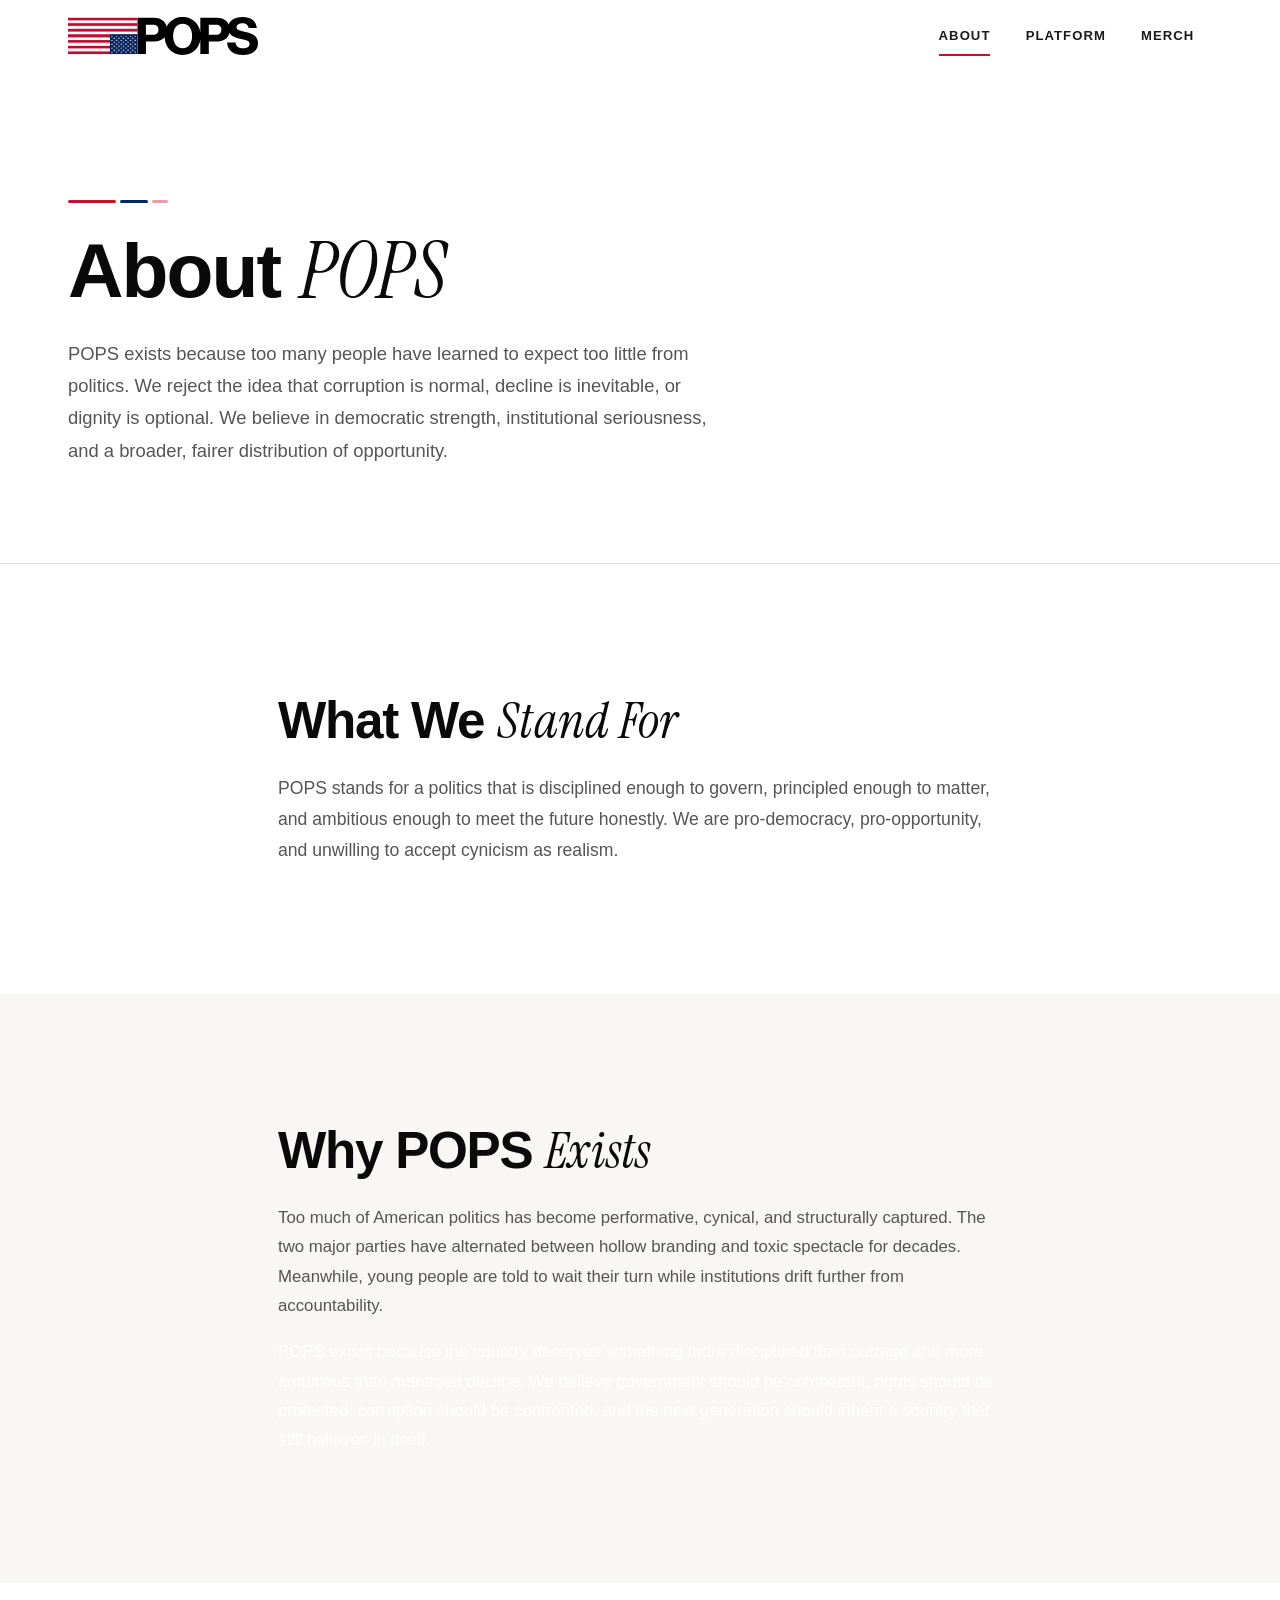
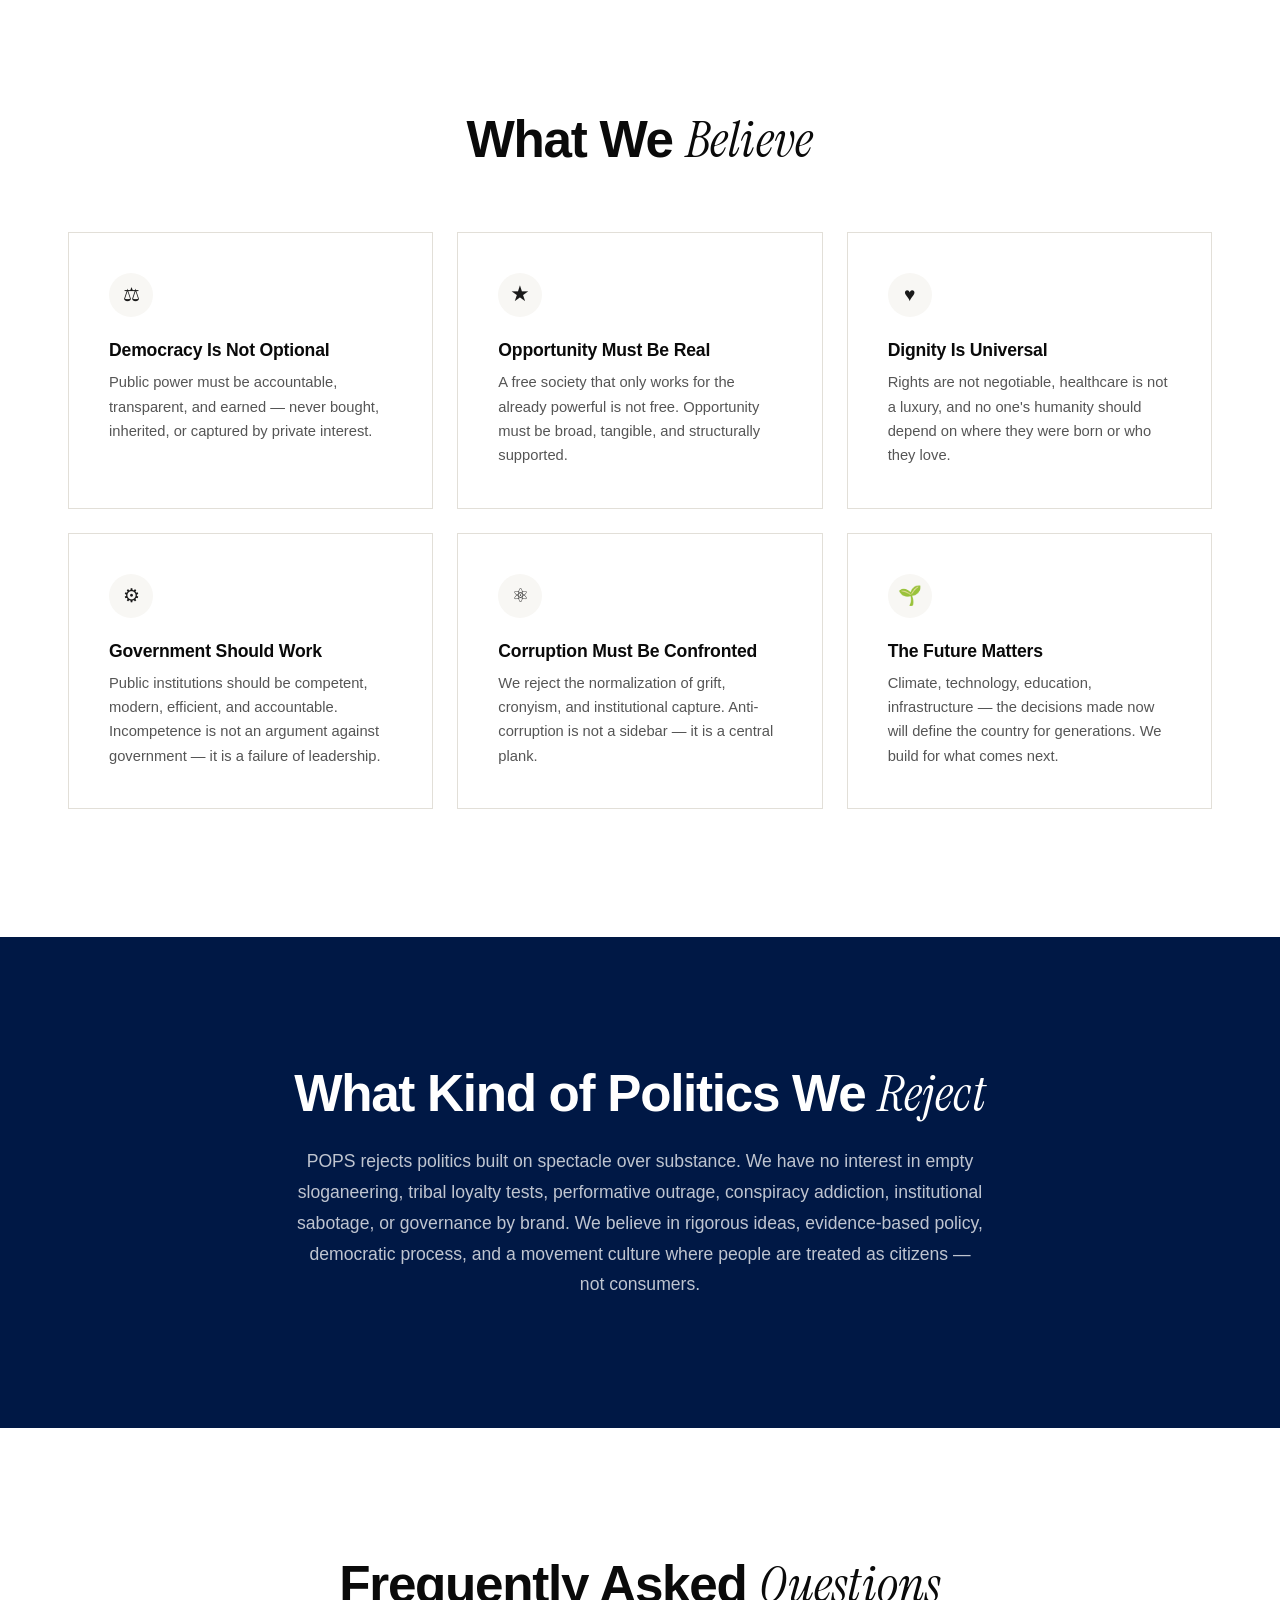
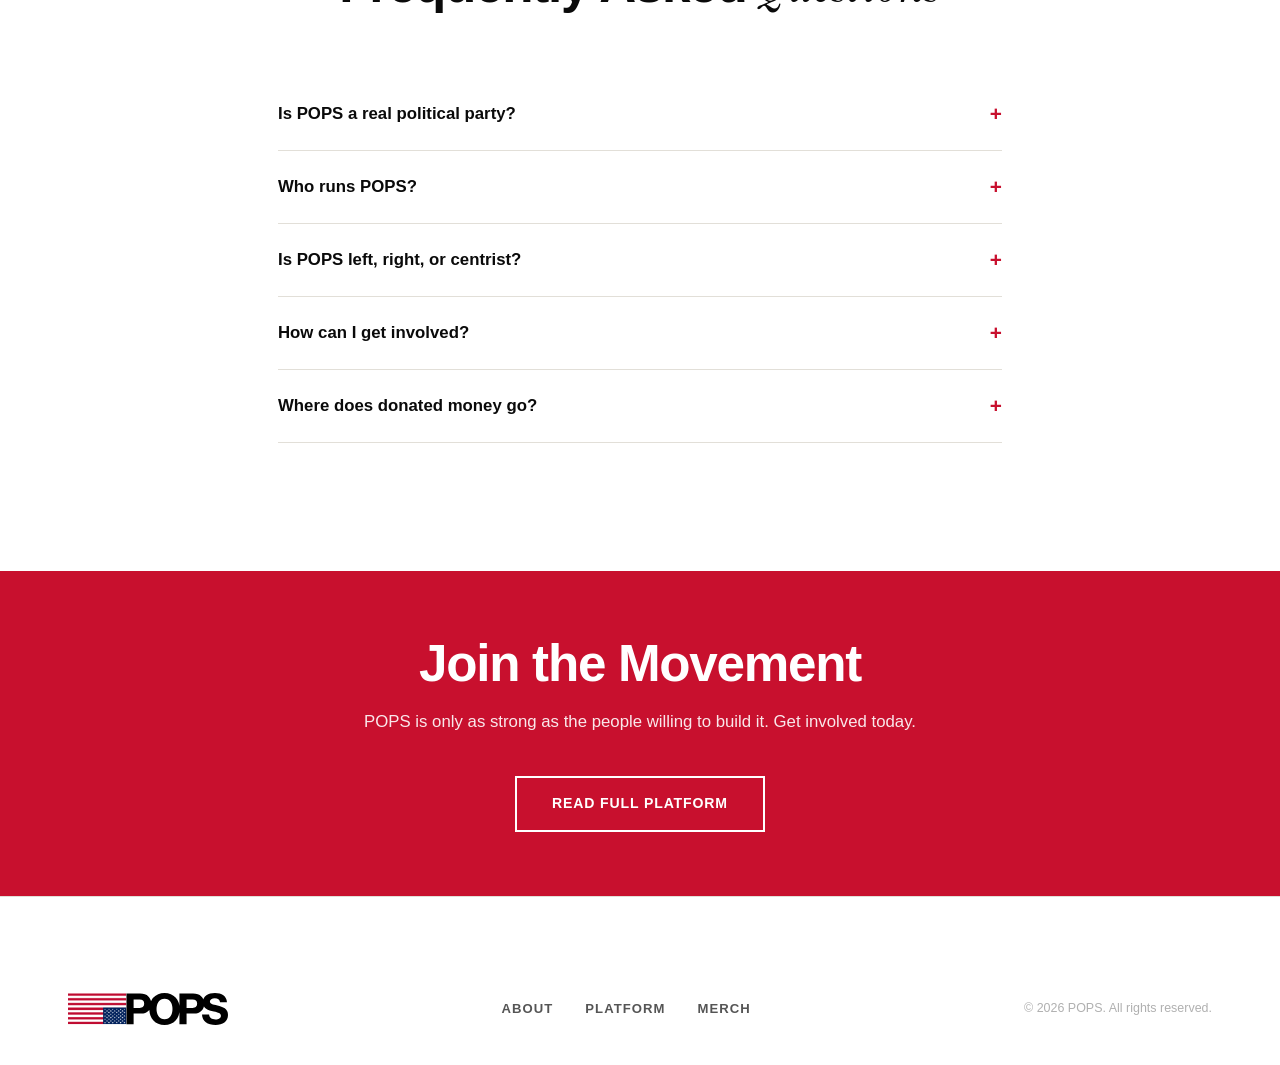
==== about.html @ 12117f4c "Add initial website structure for POPS movement - Created index.html for the main landing page with " ====
<!DOCTYPE html>
<html lang="en">
<head>
  <meta charset="UTF-8">
  <meta name="viewport" content="width=device-width, initial-scale=1.0">
  <title>About — POPS</title>
  <meta name="description" content="Learn about POPS: who we are, what we believe, and why we exist. A modern, youth-driven political movement focused on democracy, reform, and opportunity.">
  <link rel="stylesheet" href="css/style.css">
  <link rel="icon" href="data:image/svg+xml,<svg xmlns=%22http://www.w3.org/2000/svg%22 viewBox=%220 0 100 100%22><text y=%22.9em%22 font-size=%2290%22>🧑</text></svg>">
</head>
<body>

<div class="scroll-progress"></div>

<!-- HEADER -->
<header class="site-header">
  <div class="header-inner">
    <a href="index.html" class="header-logo"><img src="popslogo.svg" alt="POPS" width="110" height="40"></a>
    <nav class="header-nav">
      <a href="about.html" class="active">About</a>
      <a href="https://docs.google.com/document/d/e/2PACX-1vRiDlPui36k73lojd_zXm-vIzSYAz91yZGSzvqHORQ_t6v2k8r7UIjSl79YUdjy3DO99M8FkIVvNx01/pub" target="_blank" rel="noopener">Platform</a>
      <a href="merch.html">Merch</a>
    </nav>
    <button class="menu-toggle" aria-label="Menu"><span></span><span></span><span></span></button>
  </div>
</header>
<nav class="mobile-nav">
  <a href="about.html">About</a><a href="https://docs.google.com/document/d/e/2PACX-1vRiDlPui36k73lojd_zXm-vIzSYAz91yZGSzvqHORQ_t6v2k8r7UIjSl79YUdjy3DO99M8FkIVvNx01/pub" target="_blank" rel="noopener">Platform</a>
  <a href="merch.html">Merch</a>
</nav>

<!-- HERO -->
<section class="hero--page">
  <div class="container">
    <div class="hero-content reveal">
      <div class="stripe-accent"><span></span><span></span><span></span></div>
      <h1>About <em>POPS</em></h1>
      <p style="max-width:640px;">POPS exists because too many people have learned to expect too little from politics. We reject the idea that corruption is normal, decline is inevitable, or dignity is optional. We believe in democratic strength, institutional seriousness, and a broader, fairer distribution of opportunity.</p>
    </div>
  </div>
</section>

<!-- MISSION -->
<section class="section">
  <div class="container container--narrow">
    <div class="reveal">
      <h2>What We <em>Stand For</em></h2>
      <p class="mt-md" style="font-size:1.1rem; line-height:1.75; color:var(--pops-gray);">
        POPS stands for a politics that is disciplined enough to govern, principled enough to matter, and ambitious enough to meet the future honestly. We are pro-democracy, pro-opportunity, and unwilling to accept cynicism as&nbsp;realism.
      </p>
    </div>
  </div>
</section>

<!-- WHY POPS EXISTS -->
<section class="section section--alt">
  <div class="container container--narrow">
    <div class="reveal">
      <h2>Why POPS <em>Exists</em></h2>
      <p class="mt-md" style="font-size:1.05rem; line-height:1.75; color:var(--pops-gray);">
        Too much of American politics has become performative, cynical, and structurally captured. The two major parties have alternated between hollow branding and toxic spectacle for decades. Meanwhile, young people are told to wait their turn while institutions drift further from accountability.
      </p>
      <p style="font-size:1.05rem; line-height:1.75; color:#ffffff;">
        POPS exists because the country deserves something more disciplined than outrage and more ambitious than managed decline. We believe government should be competent, rights should be protected, corruption should be confronted, and the next generation should inherit a country that still believes in&nbsp;itself.
      </p>
    </div>
  </div>
</section>

<!-- WHAT WE BELIEVE -->
<section class="section">
  <div class="container">
    <div class="section-header reveal">
      <h2>What We <em>Believe</em></h2>
    </div>
    <div class="cards-grid cards-grid--3">
      <div class="card reveal reveal-delay-1">
        <div class="card-icon">&#9878;</div>
        <h3>Democracy Is Not Optional</h3>
        <p>Public power must be accountable, transparent, and earned — never bought, inherited, or captured by private interest.</p>
      </div>
      <div class="card reveal reveal-delay-2">
        <div class="card-icon">&#9733;</div>
        <h3>Opportunity Must Be Real</h3>
        <p>A free society that only works for the already powerful is not free. Opportunity must be broad, tangible, and structurally supported.</p>
      </div>
      <div class="card reveal reveal-delay-3">
        <div class="card-icon">&#9829;</div>
        <h3>Dignity Is Universal</h3>
        <p>Rights are not negotiable, healthcare is not a luxury, and no one's humanity should depend on where they were born or who they love.</p>
      </div>
      <div class="card reveal reveal-delay-1">
        <div class="card-icon">&#9881;</div>
        <h3>Government Should Work</h3>
        <p>Public institutions should be competent, modern, efficient, and accountable. Incompetence is not an argument against government — it is a failure of leadership.</p>
      </div>
      <div class="card reveal reveal-delay-2">
        <div class="card-icon">&#9883;</div>
        <h3>Corruption Must Be Confronted</h3>
        <p>We reject the normalization of grift, cronyism, and institutional capture. Anti-corruption is not a sidebar — it is a central plank.</p>
      </div>
      <div class="card reveal reveal-delay-3">
        <div class="card-icon">&#127793;</div>
        <h3>The Future Matters</h3>
        <p>Climate, technology, education, infrastructure — the decisions made now will define the country for generations. We build for what comes next.</p>
      </div>
    </div>
  </div>
</section>

<!-- WHAT WE REJECT -->
<section class="section section--dark">
  <div class="container container--narrow text-center reveal">
    <h2>What Kind of Politics We <em>Reject</em></h2>
    <p class="mt-md" style="font-size:1.1rem; color:rgba(255,255,255,0.75); line-height:1.75;">
      POPS rejects politics built on spectacle over substance. We have no interest in empty sloganeering, tribal loyalty tests, performative outrage, conspiracy addiction, institutional sabotage, or governance by brand. We believe in rigorous ideas, evidence-based policy, democratic process, and a movement culture where people are treated as citizens — not&nbsp;consumers.
    </p>
  </div>
</section>

<!-- FAQ -->
<section class="section">
  <div class="container container--narrow">
    <div class="section-header reveal">
      <h2>Frequently Asked <em>Questions</em></h2>
    </div>
    <div class="reveal">
      <div class="faq-item">
        <button class="faq-question">Is POPS a real political party? <span class="icon">+</span></button>
        <div class="faq-answer"><div class="faq-answer-inner">POPS is building toward full party status. Right now, it operates as a political movement and organizing platform focused on reform, anti-corruption, and broad democratic participation. The goal is to develop the infrastructure, platform, and support base to compete as a legitimate political force.</div></div>
      </div>
      <div class="faq-item">
        <button class="faq-question">Who runs POPS? <span class="icon">+</span></button>
        <div class="faq-answer"><div class="faq-answer-inner">POPS is driven by a coalition of young Americans, organizers, policy-minded citizens, and reform advocates. It is designed to be a movement first and a machine second — built from the ground up, not franchised from the top down.</div></div>
      </div>
      <div class="faq-item">
        <button class="faq-question">Is POPS left, right, or centrist? <span class="icon">+</span></button>
        <div class="faq-answer"><div class="faq-answer-inner">POPS is not defined by legacy political labels. Our platform is pro-democracy, pro-opportunity, and anti-corruption. On specific issues, we follow evidence, principle, and the public interest — not predetermined tribal loyalty. Many of our positions will read as progressive; our posture is reformist and pragmatic.</div></div>
      </div>
      <div class="faq-item">
        <button class="faq-question">How can I get involved? <span class="icon">+</span></button>
        <div class="faq-answer"><div class="faq-answer-inner">Start by joining through our <a href="join.html" style="color:var(--pops-red);">signup page</a>. You can also volunteer, organize on your campus, donate, or share the platform.</div></div>
      </div>
      <div class="faq-item">
        <button class="faq-question">Where does donated money go? <span class="icon">+</span></button>
        <div class="faq-answer"><div class="faq-answer-inner">Donations support organizing infrastructure, digital outreach, content production, event coordination, and platform development. POPS is committed to transparency about how funds are used.</div></div>
      </div>
    </div>
  </div>
</section>

<!-- CTA -->
<section class="action-band">
  <div class="container reveal">
    <h2>Join the Movement</h2>
    <p>POPS is only as strong as the people willing to build it. Get involved today.</p>
    <div>
      <a href="https://docs.google.com/document/d/e/2PACX-1vRiDlPui36k73lojd_zXm-vIzSYAz91yZGSzvqHORQ_t6v2k8r7UIjSl79YUdjy3DO99M8FkIVvNx01/pub" class="btn btn--outline-white" target="_blank" rel="noopener">Read Full Platform</a>
    </div>
  </div>
</section>

<!-- FOOTER -->
<footer class="site-footer">
  <div class="container">
    <div class="footer-inner">
      <a href="index.html" class="footer-logo">
        <img src="popslogo.svg" alt="POPS" height="32">
      </a>
      <nav class="footer-nav">
        <a href="about.html">About</a>
        <a href="https://docs.google.com/document/d/e/2PACX-1vRiDlPui36k73lojd_zXm-vIzSYAz91yZGSzvqHORQ_t6v2k8r7UIjSl79YUdjy3DO99M8FkIVvNx01/pub" target="_blank" rel="noopener">Platform</a>
        <a href="merch.html">Merch</a>
      </nav>
      <p class="footer-copy">&copy; 2026 POPS. All rights reserved.</p>
    </div>
  </div>
</footer>

<button class="back-to-top" aria-label="Back to top">&#8593;</button>
<script src="js/main.js"></script>
</body>
</html>
---- css/style.css ----
/* ============================================================
   POPS — Global Stylesheet
   "Editorial Insurgent" — Sans/Serif synergy, typographic drama
   ============================================================ */

/* ---------- Google Fonts ---------- */
@import url('https://fonts.googleapis.com/css2?family=Instrument+Serif:ital@0;1&family=Inter:wght@300;400;500;600;700&display=swap');

/* ---------- CSS Variables ---------- */
:root {
  --pops-red: #C8102E;
  --pops-red-dark: #9E0D24;
  --pops-red-glow: rgba(200, 16, 46, 0.12);
  --pops-blue: #002868;
  --pops-blue-light: #003C8F;
  --pops-navy: #001845;
  --pops-white: #FFFFFF;
  --pops-off-white: #F8F7F4;
  --pops-cream: #F0EDE6;
  --pops-black: #0A0A0A;
  --pops-charcoal: #1A1A1A;
  --pops-gray: #555555;
  --pops-gray-light: #B0B0B0;
  --pops-border: #E2DFD8;

  /* Typography — The dual-font system */
  --font-serif: 'Instrument Serif', Georgia, 'Times New Roman', serif;
  --font-sans: Helvetica, 'Inter', -apple-system, Arial, sans-serif;

  /* Spacing */
  --space-xs: 0.5rem;
  --space-sm: 1rem;
  --space-md: 1.5rem;
  --space-lg: 2.5rem;
  --space-xl: 4rem;
  --space-2xl: 6rem;
  --space-3xl: 8rem;
  --space-4xl: 12rem;

  --max-width: 1240px;
  --header-height: 72px;

  --ease-out: cubic-bezier(0.22, 1, 0.36, 1);
  --ease-expo: cubic-bezier(0.16, 1, 0.3, 1);
  --transition-fast: 0.2s var(--ease-out);
  --transition-med: 0.45s var(--ease-out);
  --transition-slow: 0.8s var(--ease-expo);
}

/* ---------- Reset ---------- */
*, *::before, *::after { margin: 0; padding: 0; box-sizing: border-box; }
html { scroll-behavior: smooth; scroll-padding-top: var(--header-height); }
body {
  font-family: var(--font-sans);
  font-size: 17px;
  line-height: 1.65;
  color: var(--pops-charcoal);
  background: var(--pops-white);
  -webkit-font-smoothing: antialiased;
  -moz-osx-font-smoothing: grayscale;
  overflow-x: hidden;
}
img { max-width: 100%; height: auto; display: block; }
a { color: inherit; text-decoration: none; transition: color var(--transition-fast); }
button, input, textarea, select { font-family: inherit; font-size: inherit; }
ul, ol { list-style: none; }

/* ============================================================
   TYPOGRAPHY — The core innovation
   Headings: bold sans-serif by default.
   <em> inside headings: Instrument Serif italic — creating contrast.
   ============================================================ */
h1, h2, h3, h4, h5, h6 {
  font-family: var(--font-sans);
  font-weight: 700;
  font-style: normal;
  line-height: 1.12;
  color: var(--pops-black);
  letter-spacing: -0.025em;
}
/* The serif/italic "switch" for emphasis words */
h1 em, h2 em, h3 em, h4 em {
  font-family: var(--font-serif);
  font-style: italic;
  font-weight: 500;
  letter-spacing: 0.005em;
}
/* In dark contexts, inherit color */
.section--dark h1, .section--dark h2, .section--dark h3,
.section--dark h1 em, .section--dark h2 em, .section--dark h3 em {
  color: var(--pops-white);
}

h1 { font-size: clamp(2.6rem, 6vw, 5rem); }
h2 { font-size: clamp(1.9rem, 4.2vw, 3.2rem); }
h3 { font-size: clamp(1.3rem, 2.5vw, 1.8rem); }
h4 { font-size: clamp(1.1rem, 1.8vw, 1.4rem); }

p + p { margin-top: 1em; }

/* ---------- Container ---------- */
.container {
  width: 100%;
  max-width: var(--max-width);
  margin: 0 auto;
  padding: 0 clamp(1.5rem, 5vw, 3rem);
}
.container--narrow { max-width: 820px; }
.container--wide { max-width: 1400px; }

/* ---------- Reveal Animations ---------- */
.reveal {
  opacity: 0;
  transform: translateY(40px);
  transition: opacity 0.9s var(--ease-expo), transform 0.9s var(--ease-expo);
}
.reveal.visible {
  opacity: 1;
  transform: translateY(0);
}
.reveal-delay-1 { transition-delay: 0.08s; }
.reveal-delay-2 { transition-delay: 0.16s; }
.reveal-delay-3 { transition-delay: 0.24s; }
.reveal-delay-4 { transition-delay: 0.32s; }
.reveal-delay-5 { transition-delay: 0.40s; }

/* Stagger lines for hero */
.stagger-line {
  opacity: 0;
  transform: translateY(60px);
  transition: opacity 0.8s var(--ease-expo), transform 0.8s var(--ease-expo);
}
.stagger-line.visible {
  opacity: 1;
  transform: translateY(0);
}

/* ============================================================
   BUTTONS
   ============================================================ */
.btn {
  display: inline-flex;
  align-items: center;
  justify-content: center;
  gap: 0.5rem;
  padding: 0.9rem 2.2rem;
  font-family: var(--font-sans);
  font-weight: 600;
  font-size: 0.88rem;
  letter-spacing: 0.06em;
  text-transform: uppercase;
  border: 2px solid transparent;
  border-radius: 0;
  cursor: pointer;
  transition: all var(--transition-fast);
  white-space: nowrap;
  position: relative;
}
.btn--primary {
  background: var(--pops-red);
  color: var(--pops-white);
  border-color: var(--pops-red);
}
.btn--primary:hover {
  background: var(--pops-red-dark);
  border-color: var(--pops-red-dark);
  transform: translateY(-2px);
  box-shadow: 0 8px 24px rgba(200, 16, 46, 0.3);
}
.btn--secondary {
  background: var(--pops-blue);
  color: var(--pops-white);
  border-color: var(--pops-blue);
}
.btn--secondary:hover {
  background: var(--pops-blue-light);
  border-color: var(--pops-blue-light);
  transform: translateY(-2px);
}
.btn--outline {
  background: transparent;
  color: var(--pops-black);
  border-color: var(--pops-black);
}
.btn--outline:hover {
  background: var(--pops-black);
  color: var(--pops-white);
  transform: translateY(-2px);
}
.btn--outline-white {
  background: transparent;
  color: var(--pops-white);
  border-color: var(--pops-white);
}
.btn--outline-white:hover {
  background: var(--pops-white);
  color: var(--pops-black);
  transform: translateY(-2px);
}
.btn--ghost {
  background: transparent;
  color: var(--pops-charcoal);
  border-color: transparent;
  padding-left: 0;
  padding-right: 0;
  letter-spacing: 0.04em;
}
.btn--ghost::after {
  content: '→';
  margin-left: 0.3rem;
  transition: transform var(--transition-fast);
}
.btn--ghost:hover { color: var(--pops-red); }
.btn--ghost:hover::after { transform: translateX(4px); }

.btn--disabled {
  background: var(--pops-gray-light);
  color: var(--pops-white);
  border-color: var(--pops-gray-light);
  cursor: not-allowed;
  pointer-events: none;
  opacity: 0.6;
}
.btn--large { padding: 1.1rem 3rem; font-size: 0.95rem; }
.btn--sm { padding: 0.55rem 1.4rem; font-size: 0.82rem; }

/* ============================================================
   HEADER
   ============================================================ */
.site-header {
  position: fixed;
  top: 0; left: 0; width: 100%;
  height: var(--header-height);
  background: rgba(255,255,255,0.96);
  backdrop-filter: blur(16px);
  -webkit-backdrop-filter: blur(16px);
  z-index: 1000;
  border-bottom: 1px solid transparent;
  transition: border-color var(--transition-fast), box-shadow var(--transition-fast);
}
.site-header.scrolled {
  border-bottom-color: var(--pops-border);
  box-shadow: 0 1px 20px rgba(0,0,0,0.04);
}
.header-inner {
  display: flex; align-items: center; justify-content: space-between;
  height: 100%; max-width: var(--max-width);
  margin: 0 auto; padding: 0 clamp(1.5rem, 5vw, 3rem);
}
.header-logo img { height: 38px; width: auto; }
.header-nav { display: flex; align-items: center; gap: 0; }
.header-nav a {
  padding: 0.5rem 1.1rem;
  font-size: 0.82rem;
  font-weight: 600;
  letter-spacing: 0.08em;
  text-transform: uppercase;
  color: var(--pops-charcoal);
  position: relative;
}
.header-nav a::after {
  content: '';
  position: absolute; bottom: -2px; left: 1.1rem; right: 1.1rem;
  height: 2px; background: var(--pops-red);
  transform: scaleX(0); transition: transform var(--transition-fast);
  transform-origin: left;
}
.header-nav a:hover::after, .header-nav a.active::after { transform: scaleX(1); }
.header-actions { display: flex; align-items: center; gap: 0.75rem; }

/* Mobile toggle */
.menu-toggle {
  display: none; background: none; border: none;
  cursor: pointer; width: 32px; height: 32px; position: relative;
}
.menu-toggle span {
  display: block; width: 22px; height: 2px;
  background: var(--pops-black); position: absolute; left: 5px;
  transition: all var(--transition-fast);
}
.menu-toggle span:nth-child(1) { top: 9px; }
.menu-toggle span:nth-child(2) { top: 15px; }
.menu-toggle span:nth-child(3) { top: 21px; }
.menu-toggle.open span:nth-child(1) { top: 15px; transform: rotate(45deg); }
.menu-toggle.open span:nth-child(2) { opacity: 0; }
.menu-toggle.open span:nth-child(3) { top: 15px; transform: rotate(-45deg); }

/* Mobile nav */
.mobile-nav {
  display: none; position: fixed;
  top: var(--header-height); left: 0;
  width: 100%; height: calc(100vh - var(--header-height));
  background: var(--pops-white); z-index: 999;
  flex-direction: column;
  padding: var(--space-lg) var(--space-md);
  overflow-y: auto;
}
.mobile-nav.open { display: flex; }
.mobile-nav a {
  display: block; padding: 1rem 0;
  font-size: 1.3rem; font-weight: 600;
  text-transform: uppercase; letter-spacing: 0.06em;
  border-bottom: 1px solid var(--pops-border);
}
.mobile-nav .btn { margin-top: var(--space-md); text-align: center; }

/* ============================================================
   HERO — Editorial homepage hero
   ============================================================ */
.hero-editorial {
  position: relative;
  min-height: 100vh;
  display: flex;
  align-items: center;
  padding: calc(var(--header-height) + var(--space-xl)) 0 var(--space-2xl);
  background: var(--pops-white);
  overflow: hidden;
}
/* Subtle red glow, barely visible */
.hero-editorial::before {
  content: '';
  position: absolute;
  top: 20%; right: -10%;
  width: 60vw; height: 60vw;
  border-radius: 50%;
  background: radial-gradient(circle, var(--pops-red-glow) 0%, transparent 70%);
  pointer-events: none;
  animation: breathe 8s ease-in-out infinite;
}
@keyframes breathe {
  0%, 100% { opacity: 0.5; transform: scale(1); }
  50% { opacity: 1; transform: scale(1.08); }
}

.hero-editorial__inner {
  position: relative;
  z-index: 2;
}

/* The massive mixed-type headline */
.hero-headline {
  font-family: var(--font-sans);
  font-weight: 800;
  font-size: clamp(3rem, 8.5vw, 7.5rem);
  line-height: 1.02;
  letter-spacing: -0.04em;
  color: var(--pops-black);
  margin-bottom: var(--space-lg);
}
.hero-headline em {
  font-family: var(--font-serif);
  font-weight: 500;
  font-style: italic;
  letter-spacing: -0.01em;
}
.hero-headline .line {
  display: block;
}

/* Red accent rule */
.hero-rule {
  width: 80px;
  height: 4px;
  background: var(--pops-red);
  margin-bottom: var(--space-lg);
}

.hero-editorial__sub {
  max-width: 520px;
}
.hero-editorial__sub p {
  font-size: clamp(1rem, 1.5vw, 1.15rem);
  line-height: 1.75;
  color: var(--pops-gray);
}
.hero-ctas {
  display: flex;
  flex-wrap: wrap;
  gap: 1rem;
  margin-top: var(--space-lg);
}

/* ============================================================
   HERO — Internal page hero (lighter, shorter)
   ============================================================ */
.hero--page {
  position: relative;
  padding: calc(var(--header-height) + var(--space-3xl)) 0 var(--space-2xl);
  background: var(--pops-white);
  border-bottom: 1px solid var(--pops-border);
}
.hero-content {
  position: relative; z-index: 2;
  max-width: 720px;
}
.hero-content .label {
  display: inline-block;
  font-size: 0.78rem; font-weight: 700;
  letter-spacing: 0.14em; text-transform: uppercase;
  color: var(--pops-red);
  margin-bottom: var(--space-sm);
}
.hero-content h1 { margin-bottom: var(--space-md); }
.hero-content p {
  font-size: clamp(1rem, 1.8vw, 1.15rem);
  line-height: 1.75; color: var(--pops-gray);
  max-width: 600px;
}

/* Stripe accent */
.stripe-accent {
  display: flex; gap: 4px; margin-bottom: var(--space-md);
}
.stripe-accent span { display: block; height: 3px; border-radius: 2px; }
.stripe-accent span:nth-child(1) { background: var(--pops-red); width: 48px; }
.stripe-accent span:nth-child(2) { background: var(--pops-blue); width: 28px; }
.stripe-accent span:nth-child(3) { background: var(--pops-red); width: 16px; opacity: 0.4; }

/* ============================================================
   SECTIONS
   ============================================================ */
.section { padding: var(--space-3xl) 0; }
.section--alt { background: var(--pops-off-white); }
.section--dark {
  background: var(--pops-navy);
  color: var(--pops-white);
}
.section-header {
  text-align: center;
  max-width: 680px;
  margin: 0 auto var(--space-xl);
}
.section-header h2 { margin-bottom: var(--space-sm); }
.section-header p { font-size: 1.05rem; color: var(--pops-gray); line-height: 1.7; }
.section--dark .section-header p { color: rgba(255,255,255,0.65); }

/* Editorial split: big heading left, body right */
.editorial-split {
  display: grid;
  grid-template-columns: 1fr 1fr;
  gap: var(--space-xl);
  align-items: start;
}
.editorial-split h2 {
  font-size: clamp(2rem, 4.5vw, 3.5rem);
  line-height: 1.08;
  position: sticky;
  top: calc(var(--header-height) + 2rem);
}
.editorial-split__body p {
  font-size: 1.05rem;
  color: var(--pops-gray);
  line-height: 1.8;
}

/* Statement band — bold typographic statement */
.statement-band {
  padding: var(--space-3xl) 0;
  background: var(--pops-black);
  color: var(--pops-white);
  text-align: center;
  position: relative;
  overflow: hidden;
}
.statement-band::before {
  content: 'POPS';
  position: absolute;
  top: 50%; left: 50%;
  transform: translate(-50%, -50%);
  font-family: var(--font-sans);
  font-weight: 900;
  font-size: clamp(15rem, 30vw, 40rem);
  letter-spacing: -0.05em;
  color: rgba(255,255,255,0.025);
  white-space: nowrap;
  pointer-events: none;
}
.statement-band h2 {
  font-size: clamp(1.8rem, 4vw, 3rem);
  max-width: 800px;
  margin: 0 auto;
  position: relative;
  z-index: 1;
  color: var(--pops-white);
}

/* ============================================================
   CARDS GRID
   ============================================================ */
.cards-grid { display: grid; gap: 1.5rem; }
.cards-grid--2 { grid-template-columns: repeat(2, 1fr); }
.cards-grid--3 { grid-template-columns: repeat(3, 1fr); }
.cards-grid--4 { grid-template-columns: repeat(4, 1fr); }

.card {
  background: var(--pops-white);
  border: 1px solid var(--pops-border);
  padding: var(--space-lg);
  transition: all var(--transition-med);
  position: relative;
}
.card:hover {
  border-color: var(--pops-red);
  transform: translateY(-3px);
  box-shadow: 0 16px 48px rgba(0,0,0,0.06);
}
.card-icon {
  width: 44px; height: 44px;
  background: var(--pops-off-white);
  border-radius: 50%;
  display: flex; align-items: center; justify-content: center;
  margin-bottom: var(--space-md);
  font-size: 1.2rem;
}
.card h3 {
  font-family: var(--font-sans);
  font-style: normal;
  font-size: 1.1rem;
  font-weight: 700;
  letter-spacing: -0.01em;
  margin-bottom: 0.6rem;
}
.card p { color: var(--pops-gray); font-size: 0.92rem; line-height: 1.65; }

/* Issue cards (platform) */
.issue-card {
  background: var(--pops-white);
  border: 1px solid var(--pops-border);
  padding: var(--space-lg);
  transition: all var(--transition-med);
  position: relative;
  overflow: hidden;
}
.issue-card::before {
  content: '';
  position: absolute; top: 0; left: 0;
  width: 3px; height: 100%;
  background: var(--pops-red);
  transform: scaleY(0); transition: transform var(--transition-med);
  transform-origin: top;
}
.issue-card:hover::before { transform: scaleY(1); }
.issue-card:hover {
  transform: translateY(-3px);
  box-shadow: 0 16px 48px rgba(0,0,0,0.06);
}
.issue-card h3 {
  font-family: var(--font-sans);
  font-style: normal;
  font-weight: 700;
  font-size: 1.1rem;
  margin-bottom: 0.6rem;
}
.issue-card p { color: var(--pops-gray); font-size: 0.92rem; line-height: 1.65; }
.issue-card .read-more {
  display: inline-block; margin-top: var(--space-sm);
  font-weight: 600; font-size: 0.85rem;
  color: var(--pops-red);
  text-transform: uppercase; letter-spacing: 0.06em;
}
.issue-card .read-more:hover { text-decoration: underline; }

/* ============================================================
   PRODUCT CARDS (Merch)
   ============================================================ */
.product-card {
  background: var(--pops-white);
  border: 1px solid var(--pops-border);
  overflow: hidden;
  transition: all var(--transition-med);
}
.product-card:hover {
  transform: translateY(-4px);
  box-shadow: 0 20px 56px rgba(0,0,0,0.08);
}
.product-card-img {
  width: 100%; aspect-ratio: 1 / 1;
  overflow: hidden; background: var(--pops-off-white);
}
.product-card-img img {
  width: 100%; height: 100%;
  object-fit: cover;
  transition: transform var(--transition-slow);
}
.product-card:hover .product-card-img img { transform: scale(1.05); }
.product-card-body { padding: var(--space-md); }
.product-card-body h3 {
  font-family: var(--font-sans);
  font-style: normal;
  font-weight: 700;
  font-size: 1rem;
  margin-bottom: 0.35rem;
  letter-spacing: -0.01em;
}
.product-card-body .product-desc {
  font-size: 0.88rem; color: var(--pops-gray);
  line-height: 1.55; margin-bottom: 0.6rem;
}
.product-card-meta {
  display: flex; align-items: center;
  justify-content: space-between; gap: 1rem;
}
.product-price { font-weight: 700; font-size: 1rem; color: var(--pops-black); }
.badge-oos {
  display: inline-block;
  font-size: 0.7rem; font-weight: 700;
  letter-spacing: 0.08em; text-transform: uppercase;
  color: var(--pops-gray-light);
  background: var(--pops-off-white);
  padding: 0.25rem 0.65rem;
}

/* ============================================================
   ACTION BAND
   ============================================================ */
.action-band {
  background: var(--pops-red);
  color: var(--pops-white);
  padding: var(--space-xl) 0;
  text-align: center;
}
.action-band h2 { color: var(--pops-white); margin-bottom: var(--space-sm); }
.action-band p {
  font-size: 1.05rem; opacity: 0.9;
  max-width: 560px; margin: 0 auto var(--space-lg);
}
.action-band .btn--outline-white { margin: 0 0.5rem; }

/* ============================================================
   FAQ Accordion
   ============================================================ */
.faq-item { border-bottom: 1px solid var(--pops-border); }
.faq-question {
  display: flex; align-items: center; justify-content: space-between;
  padding: var(--space-md) 0; cursor: pointer;
  font-weight: 600; font-size: 1.05rem;
  background: none; border: none; width: 100%;
  text-align: left; color: var(--pops-black);
}
.faq-question .icon {
  font-size: 1.3rem;
  transition: transform var(--transition-fast);
  color: var(--pops-red);
}
.faq-item.open .faq-question .icon { transform: rotate(45deg); }
.faq-answer { max-height: 0; overflow: hidden; transition: max-height var(--transition-med); }
.faq-answer-inner {
  padding-bottom: var(--space-md);
  color: var(--pops-gray); font-size: 0.95rem; line-height: 1.7;
}

/* ============================================================
   FORMS (kept minimal)
   ============================================================ */
.form-group { margin-bottom: var(--space-md); }
.form-group label {
  display: block; font-weight: 600; font-size: 0.88rem;
  margin-bottom: 0.4rem; color: var(--pops-charcoal);
}
.form-input {
  width: 100%; padding: 0.85rem 1rem;
  border: 1px solid var(--pops-border); border-radius: 0;
  font-size: 1rem; color: var(--pops-black);
  background: var(--pops-white);
  transition: border-color var(--transition-fast);
}
.form-input:focus {
  outline: none;
  border-color: var(--pops-black);
}
textarea.form-input { resize: vertical; min-height: 120px; }
.form-row { display: grid; grid-template-columns: 1fr 1fr; gap: 1rem; }
.checkbox-group { display: flex; flex-wrap: wrap; gap: 0.75rem 1.5rem; }
.checkbox-group label {
  display: flex; align-items: center; gap: 0.5rem;
  font-weight: 400; cursor: pointer;
}
.checkbox-group input[type="checkbox"] { width: 18px; height: 18px; accent-color: var(--pops-red); }
.inline-form { display: flex; gap: 0.5rem; max-width: 480px; }
.inline-form .form-input { flex: 1; }

/* ============================================================
   FOOTER — Clean, light, minimal
   ============================================================ */
.site-footer {
  border-top: 1px solid var(--pops-border);
  padding: var(--space-2xl) 0 var(--space-lg);
  background: var(--pops-white);
  color: var(--pops-charcoal);
}
.footer-inner {
  display: flex;
  align-items: center;
  justify-content: space-between;
  flex-wrap: wrap;
  gap: var(--space-md);
}
.footer-logo img {
  height: 32px;
  width: auto;
}
.footer-nav {
  display: flex;
  align-items: center;
  gap: 2rem;
}
.footer-nav a {
  font-size: 0.82rem;
  font-weight: 600;
  letter-spacing: 0.08em;
  text-transform: uppercase;
  color: var(--pops-gray);
  transition: color var(--transition-fast);
}
.footer-nav a:hover { color: var(--pops-red); }
.footer-copy {
  font-size: 0.78rem;
  color: var(--pops-gray-light);
}

/* ============================================================
   DONATE / MISC page-specific
   ============================================================ */
.donate-box {
  background: var(--pops-white);
  border: 1px solid var(--pops-border);
  padding: var(--space-xl);
  max-width: 560px;
  margin: 0 auto;
}
.donate-amounts {
  display: grid;
  grid-template-columns: repeat(4, 1fr);
  gap: 0.75rem;
  margin-bottom: var(--space-md);
}
.donate-amount {
  padding: 1rem; font-size: 1.2rem; font-weight: 700;
  text-align: center;
  border: 2px solid var(--pops-border);
  cursor: pointer;
  transition: all var(--transition-fast);
  background: var(--pops-white); color: var(--pops-black);
}
.donate-amount:hover, .donate-amount.selected {
  border-color: var(--pops-red);
  background: var(--pops-red); color: var(--pops-white);
}

/* Stats */
.stats-row {
  display: grid; grid-template-columns: repeat(4, 1fr);
  gap: var(--space-lg); text-align: center; padding: var(--space-xl) 0;
}
.stat-number {
  font-family: var(--font-serif);
  font-size: 2.8rem; font-weight: 700; font-style: italic;
  color: var(--pops-red); line-height: 1;
}
.stat-label {
  font-size: 0.82rem; font-weight: 600;
  text-transform: uppercase; letter-spacing: 0.08em;
  margin-top: 0.5rem; color: var(--pops-gray);
}

/* Split layout */
.split {
  display: grid; grid-template-columns: 1fr 1fr;
  gap: var(--space-xl); align-items: center;
}

/* ============================================================
   SCROLL PROGRESS
   ============================================================ */
.scroll-progress {
  position: fixed;
  top: var(--header-height);
  left: 0; width: 0%; height: 2px;
  background: var(--pops-red);
  z-index: 999;
  transition: width 0.05s linear;
}

/* Back to top */
.back-to-top {
  position: fixed; bottom: 2rem; right: 2rem;
  width: 44px; height: 44px;
  background: var(--pops-black); color: var(--pops-white);
  border: none; border-radius: 0;
  font-size: 1.1rem; cursor: pointer;
  display: flex; align-items: center; justify-content: center;
  opacity: 0; transform: translateY(10px);
  transition: all var(--transition-fast); z-index: 99;
}
.back-to-top.visible { opacity: 1; transform: translateY(0); }
.back-to-top:hover {
  background: var(--pops-red);
  transform: translateY(-3px);
}

/* ============================================================
   UTILITY
   ============================================================ */
.text-center { text-align: center; }
.text-red { color: var(--pops-red); }
.text-blue { color: var(--pops-blue); }
.mt-sm { margin-top: var(--space-sm); }
.mt-md { margin-top: var(--space-md); }
.mt-lg { margin-top: var(--space-lg); }
.mt-xl { margin-top: var(--space-xl); }
.mb-sm { margin-bottom: var(--space-sm); }
.mb-md { margin-bottom: var(--space-md); }
.mb-lg { margin-bottom: var(--space-lg); }
.mb-xl { margin-bottom: var(--space-xl); }

/* ============================================================
   RESPONSIVE
   ============================================================ */

/* Tablets landscape / small desktops */
@media (max-width: 1024px) {
  .cards-grid--3 { grid-template-columns: repeat(2, 1fr); }
  .cards-grid--4 { grid-template-columns: repeat(2, 1fr); }
  .editorial-split { grid-template-columns: 1fr; gap: var(--space-lg); }
  .editorial-split h2 { position: static; }
  .split { grid-template-columns: 1fr; gap: var(--space-lg); }
  .stats-row { grid-template-columns: repeat(2, 1fr); }
  .hero-headline { font-size: clamp(2.8rem, 7vw, 5rem); }
}

/* iPad portrait */
@media (max-width: 834px) {
  :root { --header-height: 66px; }
  .header-nav, .header-actions { display: none; }
  .menu-toggle { display: block; }
  .hero-headline { font-size: clamp(2.4rem, 8vw, 4rem); }
  .footer-inner { flex-direction: column; text-align: center; }
  .footer-nav { flex-wrap: wrap; justify-content: center; }
}

/* Phones */
@media (max-width: 640px) {
  :root { --header-height: 60px; }
  body { font-size: 16px; }

  .hero-editorial {
    min-height: auto;
    padding: calc(var(--header-height) + var(--space-lg)) 0 var(--space-xl);
  }
  .hero-headline {
    font-size: clamp(2.2rem, 10vw, 3.2rem);
    letter-spacing: -0.03em;
  }
  .hero--page {
    padding: calc(var(--header-height) + var(--space-xl)) 0 var(--space-xl);
  }

  .section { padding: var(--space-xl) 0; }

  .cards-grid--3, .cards-grid--4, .cards-grid--2 {
    grid-template-columns: 1fr;
  }
  .form-row { grid-template-columns: 1fr; }
  .donate-amounts { grid-template-columns: repeat(2, 1fr); }
  .inline-form { flex-direction: column; }
  .hero-ctas { flex-direction: column; }
  .hero-ctas .btn { width: 100%; }
  .stats-row { grid-template-columns: 1fr 1fr; gap: var(--space-md); }
  .product-card-body { padding: var(--space-sm); }
  .footer-nav { gap: 1.2rem; }

  .statement-band::before { font-size: 20vw; }
}

@media (max-width: 400px) {
  h1 { font-size: 1.85rem; }
  h2 { font-size: 1.5rem; }
  .hero-headline { font-size: 2rem; }
  .stats-row { grid-template-columns: 1fr; }
  .container { padding: 0 1rem; }
}
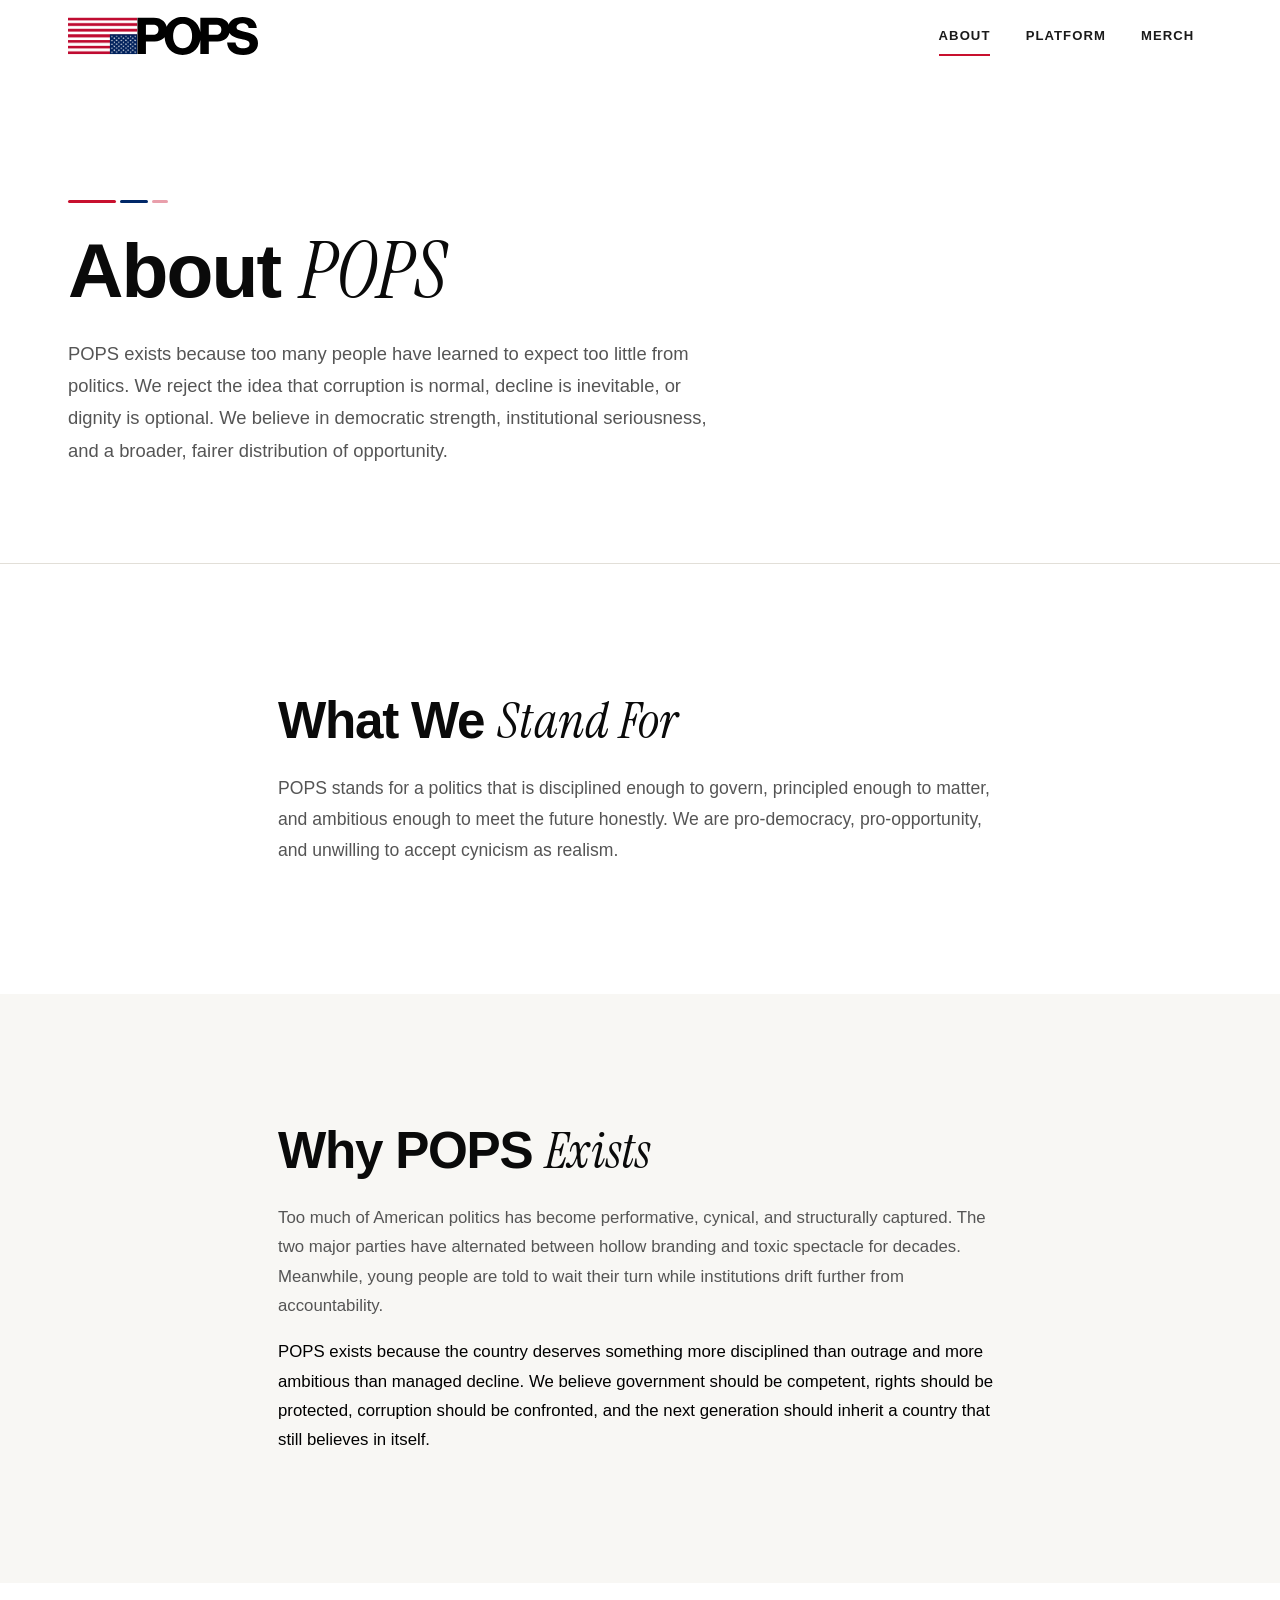
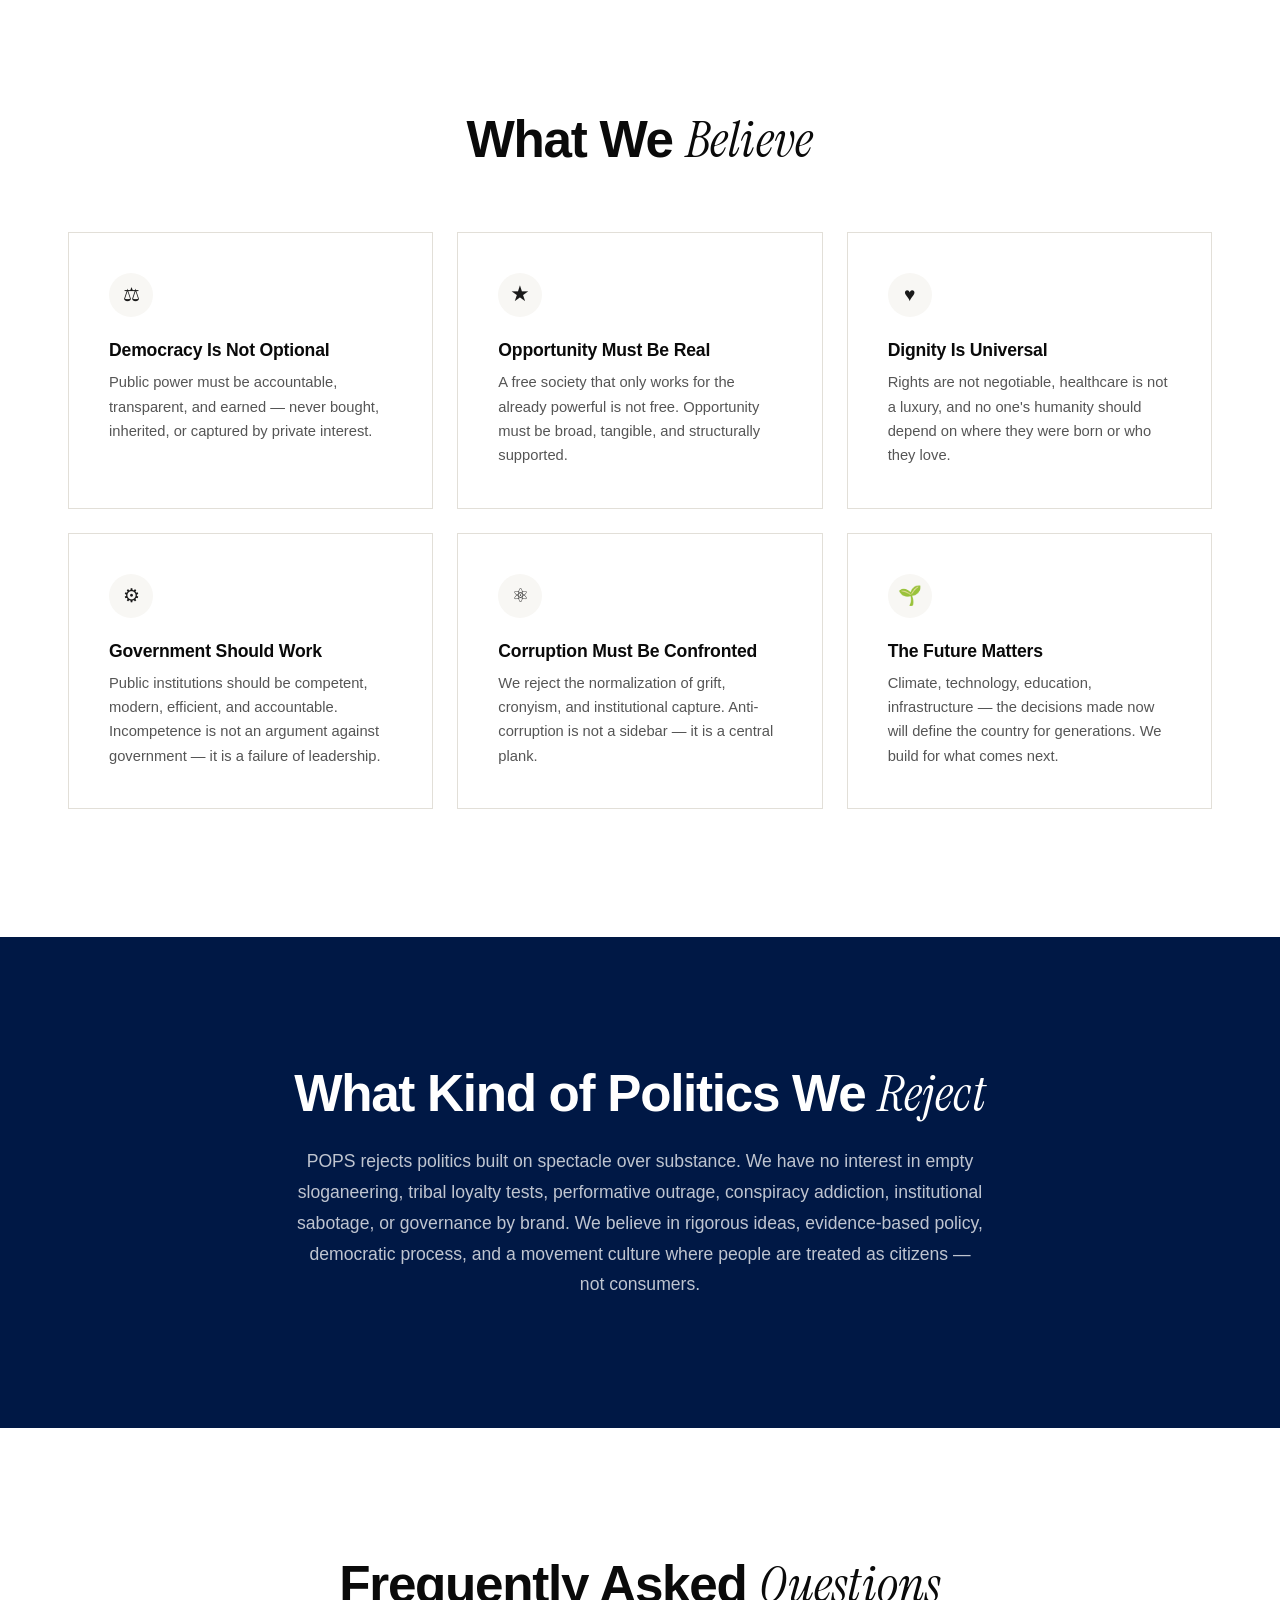
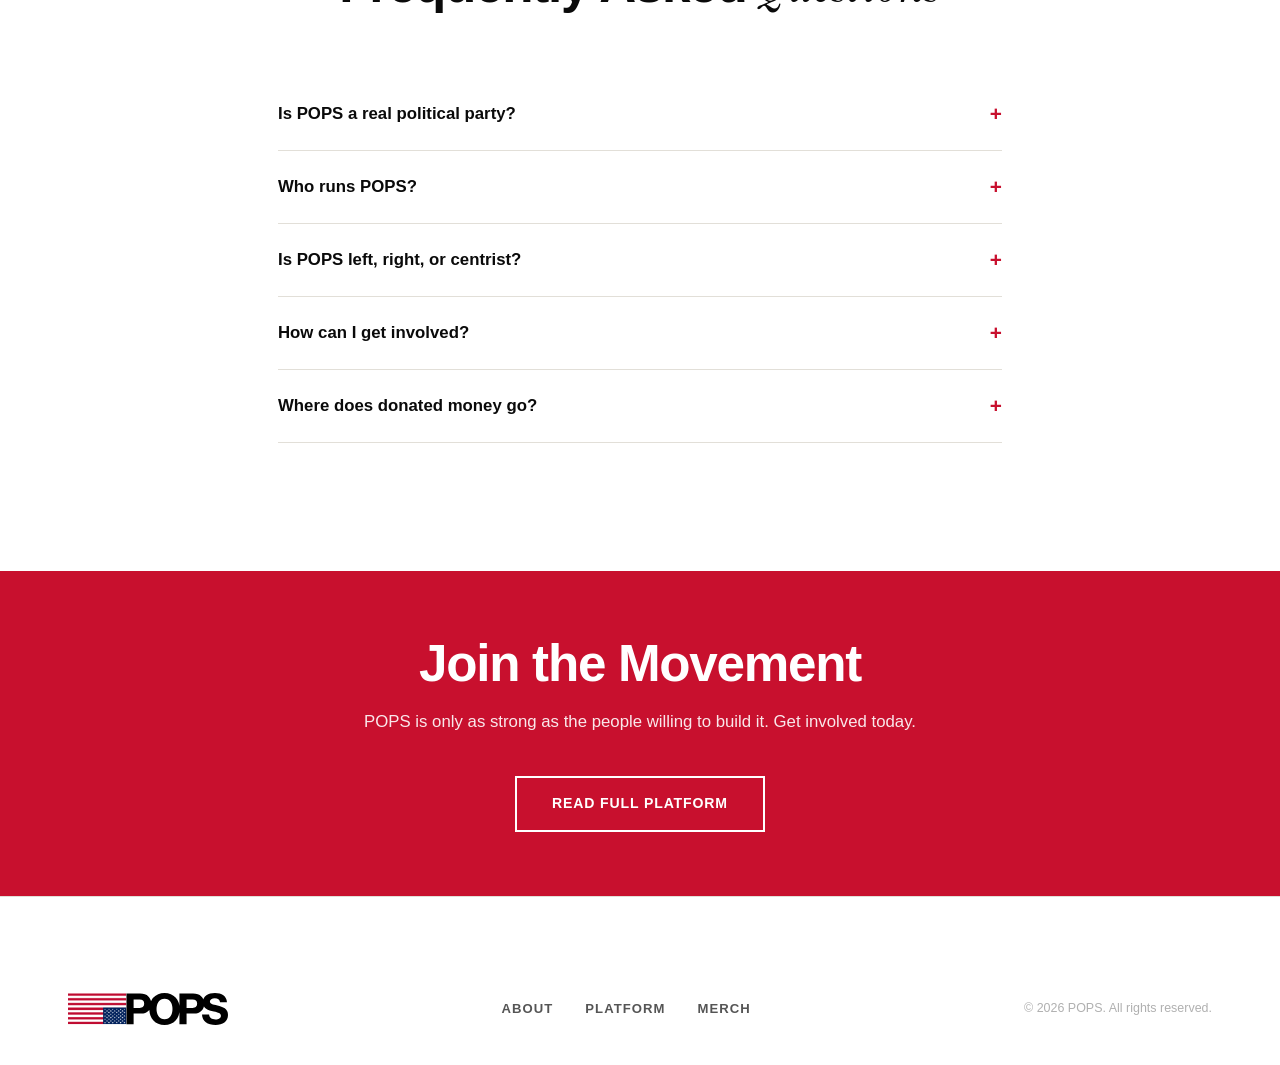
==== commit 4376a0d3: "Fix About page excerpt text color to black" ====
--- a/about.html
+++ b/about.html
@@ -60,7 +60,7 @@
       <p class="mt-md" style="font-size:1.05rem; line-height:1.75; color:var(--pops-gray);">
         Too much of American politics has become performative, cynical, and structurally captured. The two major parties have alternated between hollow branding and toxic spectacle for decades. Meanwhile, young people are told to wait their turn while institutions drift further from accountability.
       </p>
-      <p style="font-size:1.05rem; line-height:1.75; color:#ffffff;">
+      <p style="font-size:1.05rem; line-height:1.75; color:#000000;">
         POPS exists because the country deserves something more disciplined than outrage and more ambitious than managed decline. We believe government should be competent, rights should be protected, corruption should be confronted, and the next generation should inherit a country that still believes in&nbsp;itself.
       </p>
     </div>
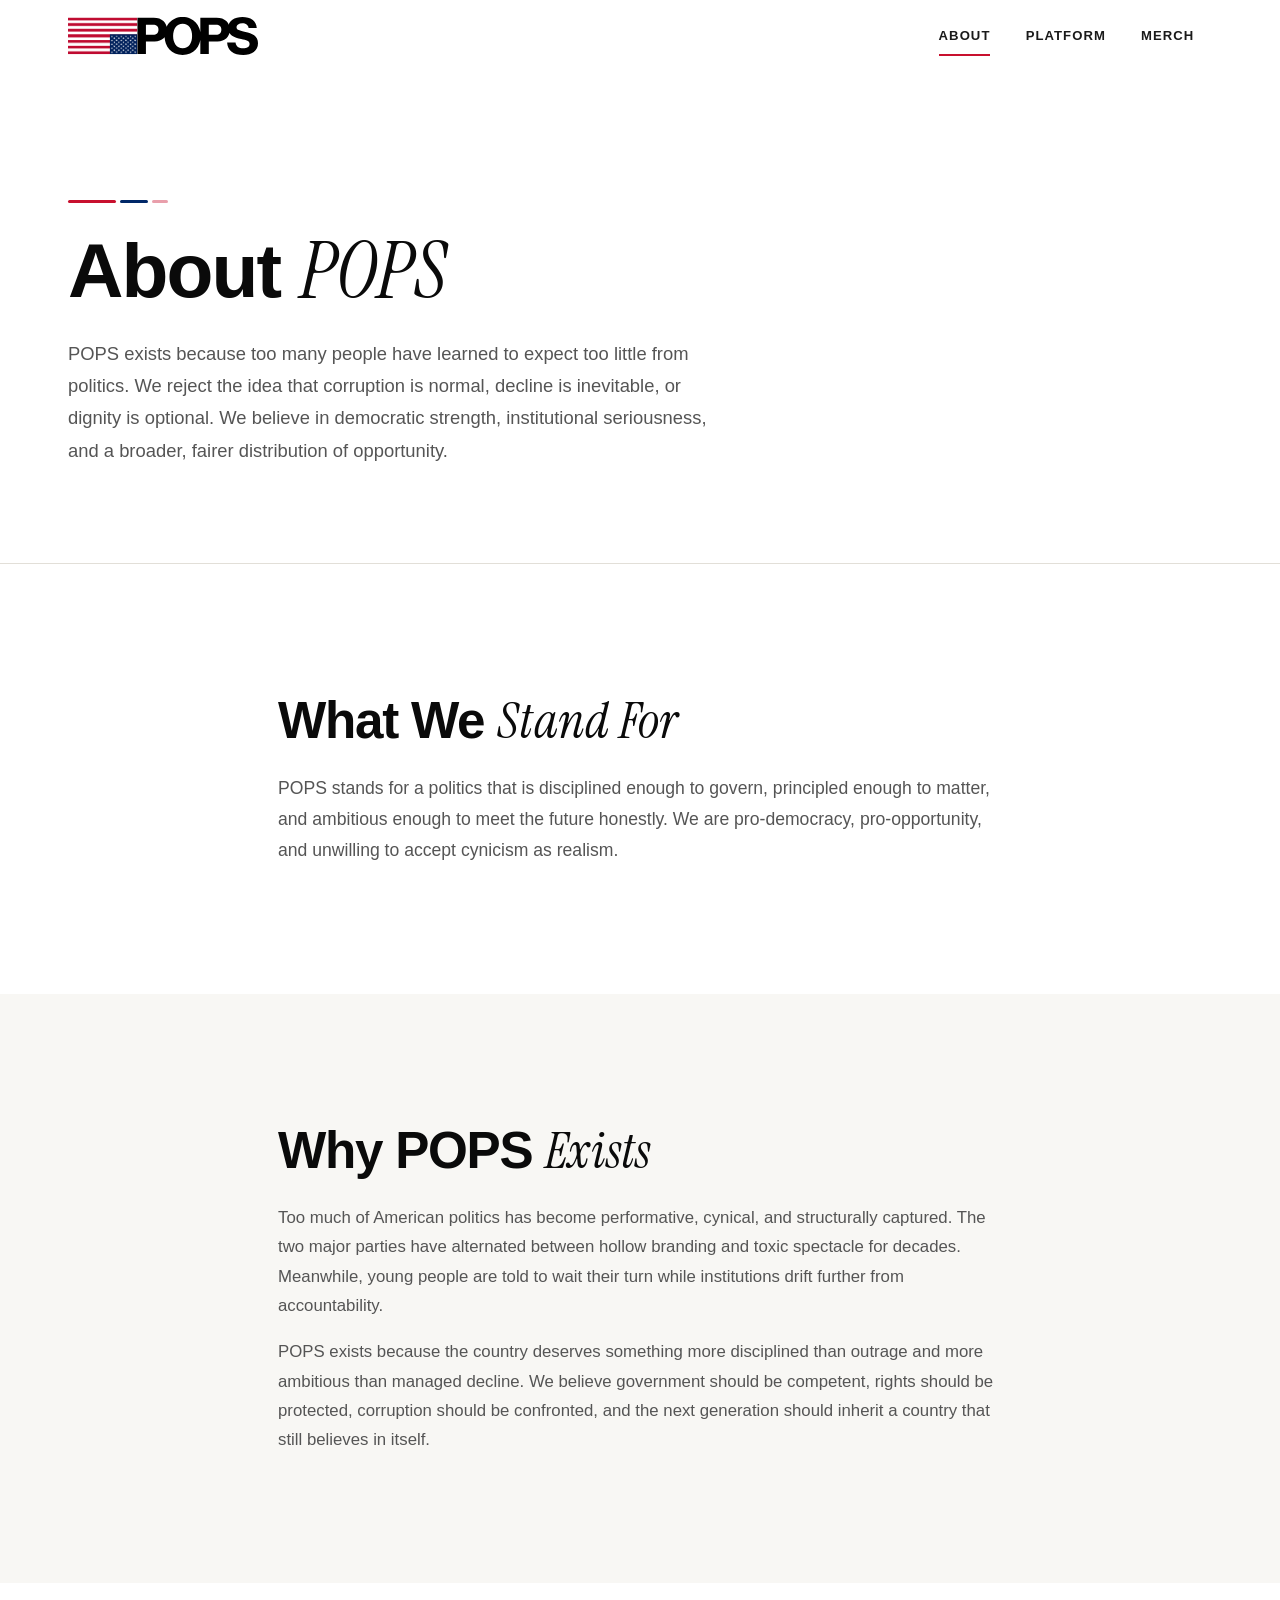
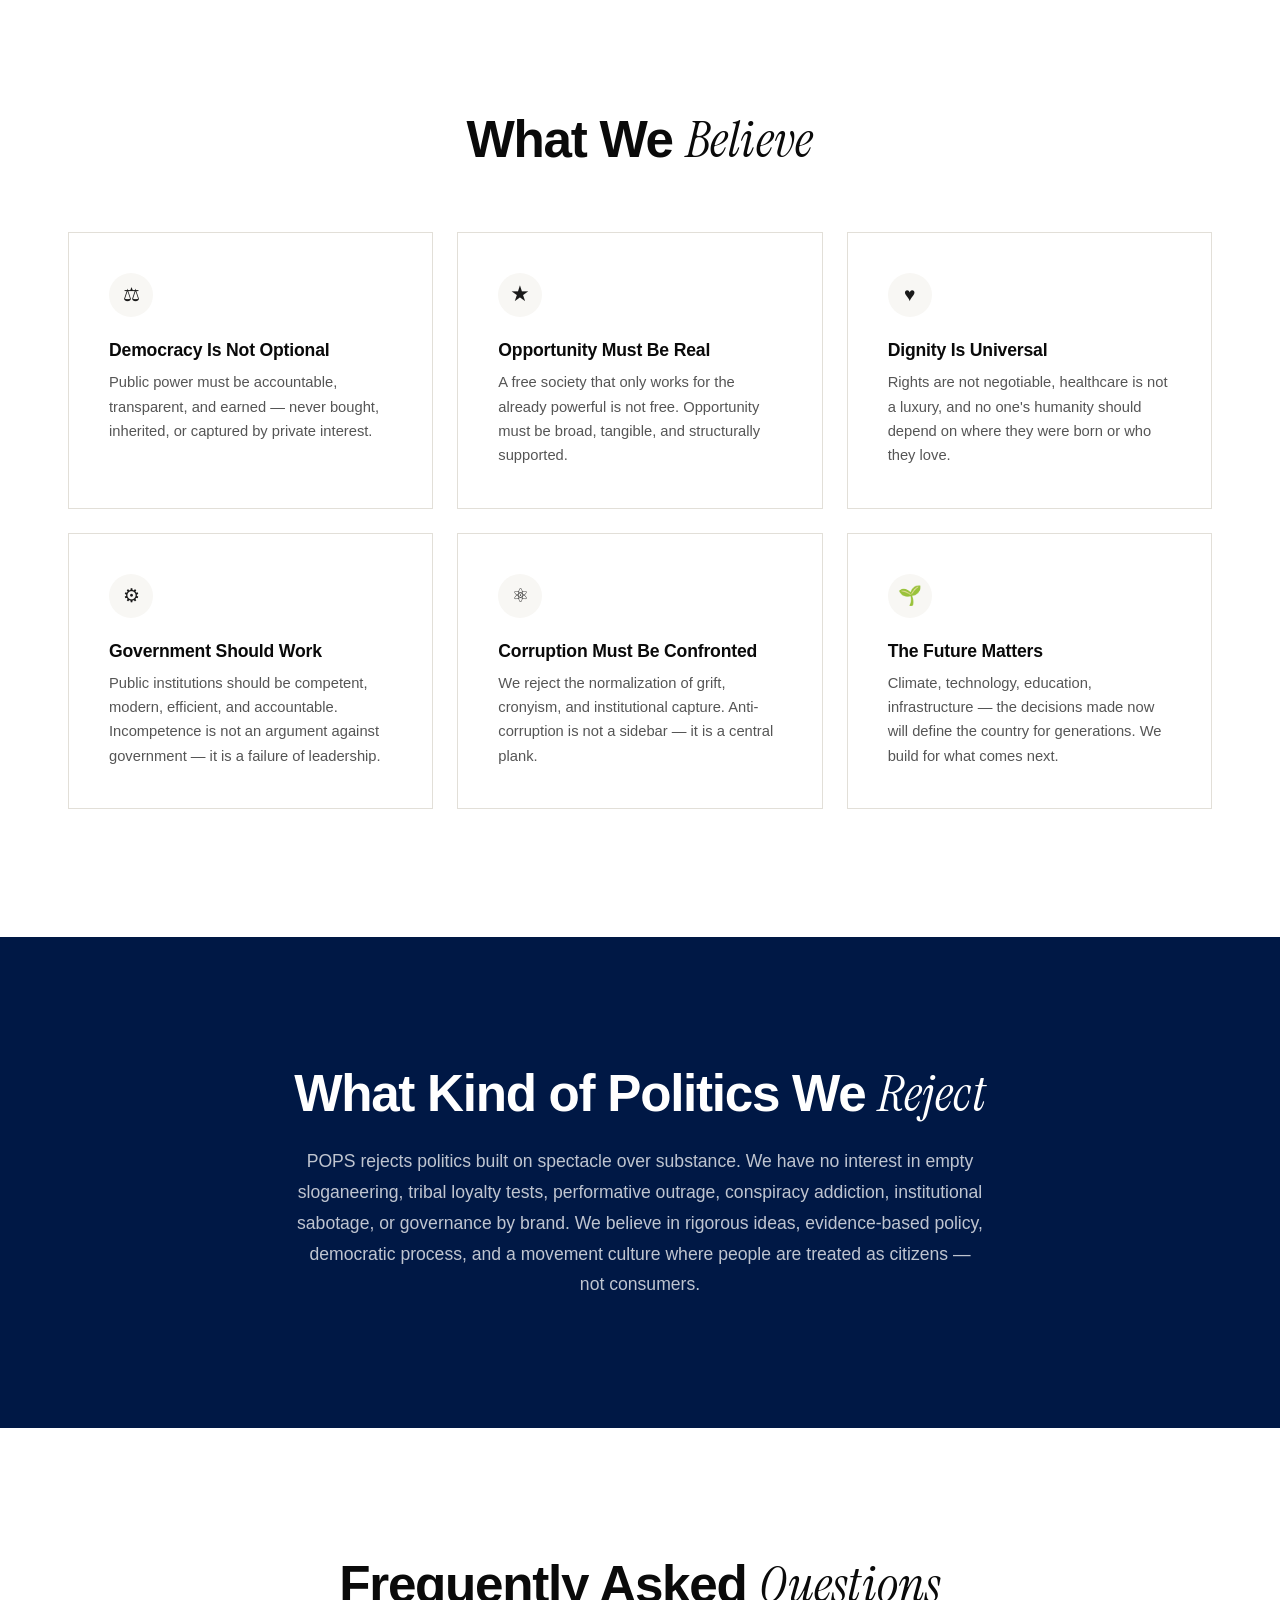
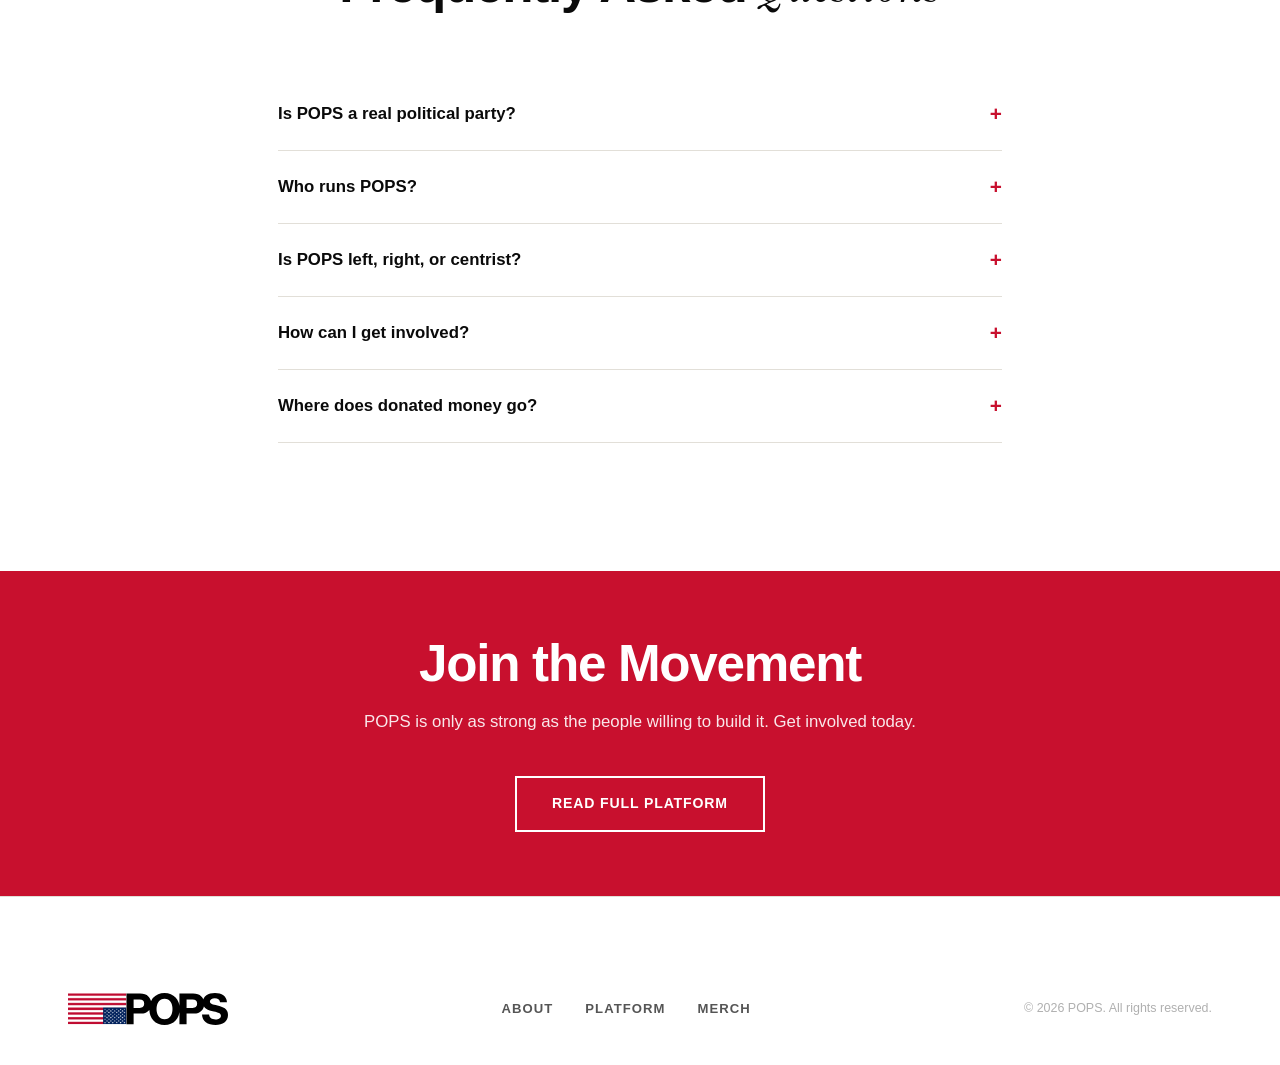
==== commit 1daa7dd3: "Match second paragraph color to first paragraph in Why POPS Exists" ====
--- a/about.html
+++ b/about.html
@@ -60,7 +60,7 @@
       <p class="mt-md" style="font-size:1.05rem; line-height:1.75; color:var(--pops-gray);">
         Too much of American politics has become performative, cynical, and structurally captured. The two major parties have alternated between hollow branding and toxic spectacle for decades. Meanwhile, young people are told to wait their turn while institutions drift further from accountability.
       </p>
-      <p style="font-size:1.05rem; line-height:1.75; color:#000000;">
+      <p style="font-size:1.05rem; line-height:1.75; color:var(--pops-gray);">
         POPS exists because the country deserves something more disciplined than outrage and more ambitious than managed decline. We believe government should be competent, rights should be protected, corruption should be confronted, and the next generation should inherit a country that still believes in&nbsp;itself.
       </p>
     </div>
